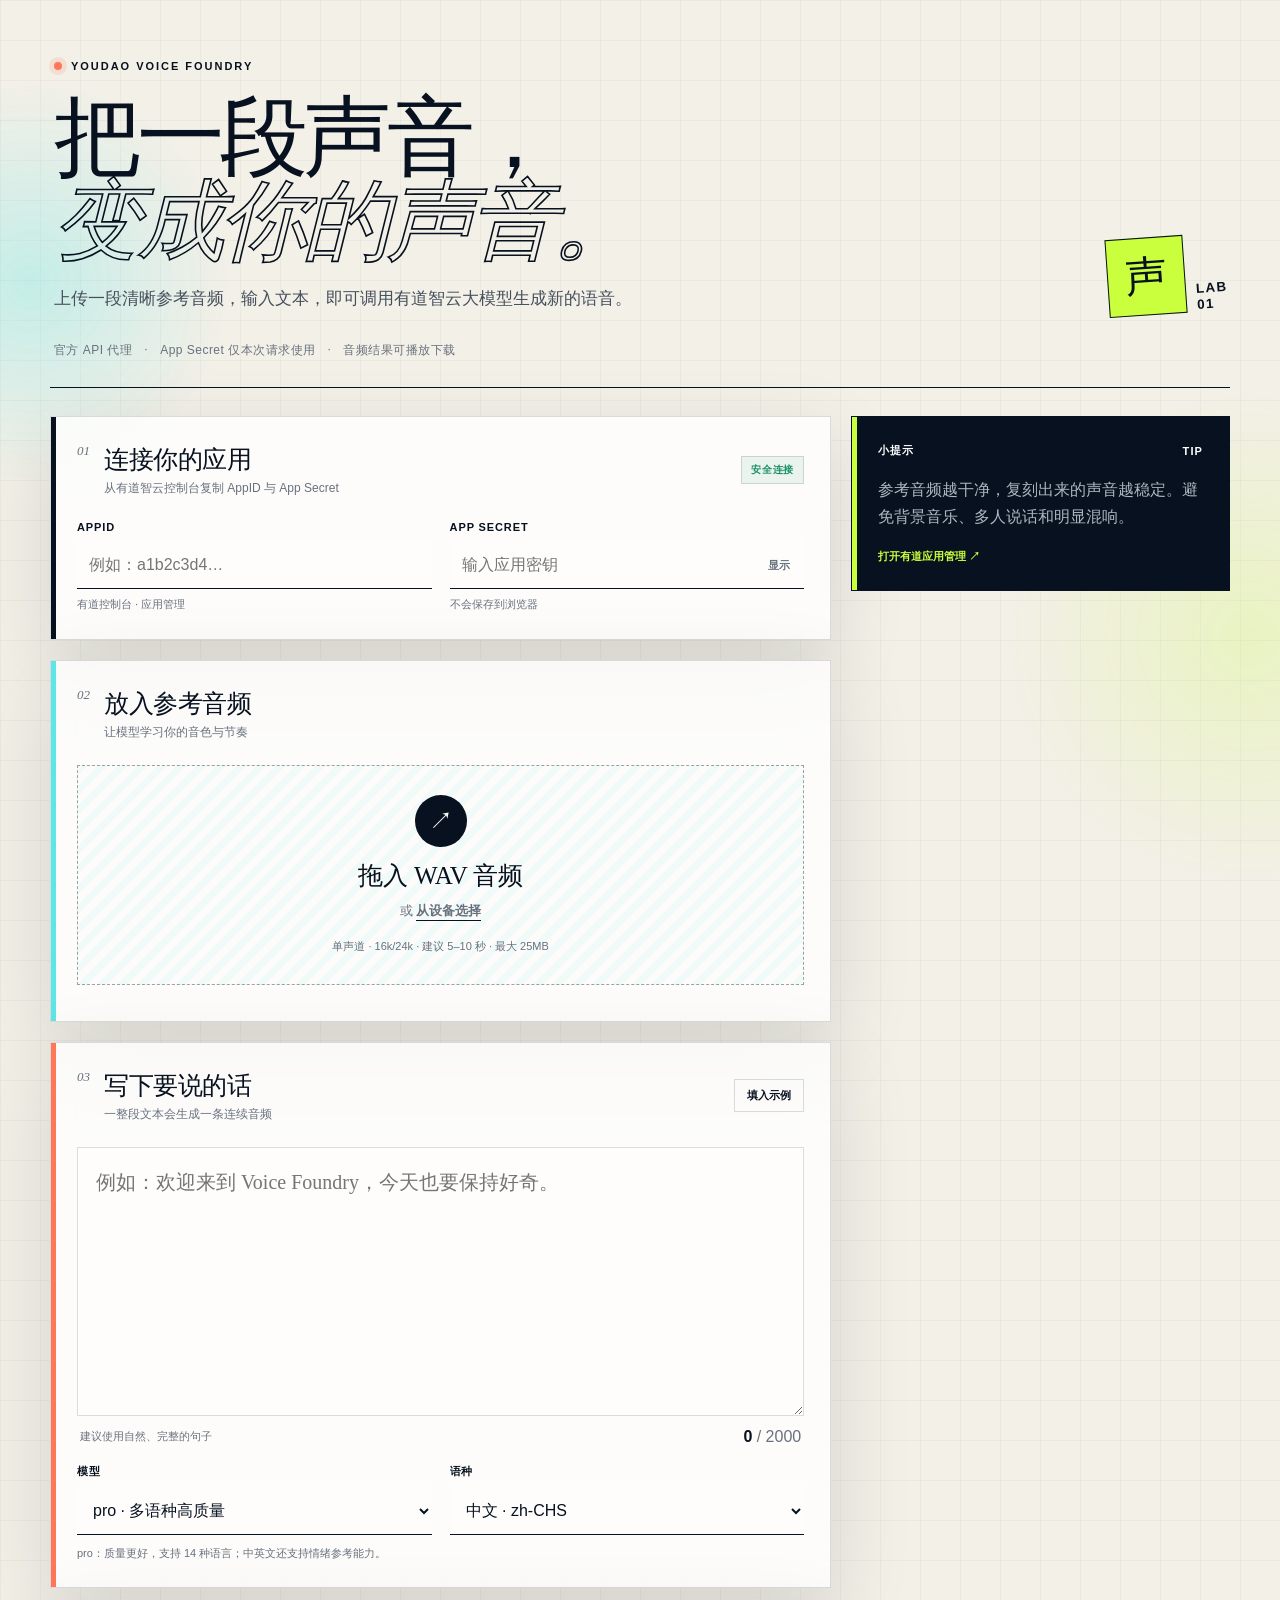
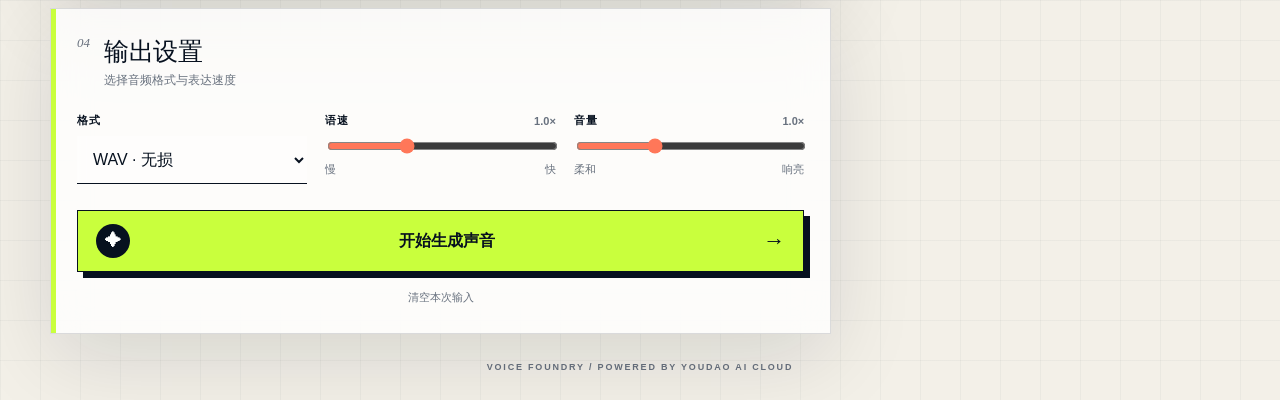
==== docs/index.html @ 88dd7b65 "feat: rebuild youdao voice clone workspace" ====
<!doctype html>
<html lang="zh-CN">
<head>
  <meta charset="UTF-8">
  <meta name="viewport" content="width=device-width, initial-scale=1">
  <meta name="theme-color" content="#07111f">
  <title>Voice Foundry · 有道声音复刻</title>
  <link rel="stylesheet" href="styles.css">
</head>
<body>
  <div class="ambient ambient-one"></div>
  <div class="ambient ambient-two"></div>
  <main class="shell">
    <header class="masthead">
      <div class="eyebrow"><span class="pulse"></span> YOUDAO VOICE FOUNDRY</div>
      <div class="masthead-row">
        <div>
          <h1>把一段声音，<em>变成你的声音。</em></h1>
          <p class="lede">上传一段清晰参考音频，输入文本，即可调用有道智云大模型生成新的语音。</p>
        </div>
        <div class="header-mark" aria-hidden="true"><span>声</span><small>LAB<br>01</small></div>
      </div>
      <div class="trust-line"><span>官方 API 代理</span><span>·</span><span>App Secret 仅本次请求使用</span><span>·</span><span>音频结果可播放下载</span></div>
    </header>

    <div id="message-region" aria-live="polite"></div>

    <section class="workspace-grid">
      <div class="main-column">
        <section class="panel panel-credentials">
          <div class="panel-heading"><span class="index">01</span><div><h2>连接你的应用</h2><p>从有道智云控制台复制 AppID 与 App Secret</p></div><span class="secure-pill">安全连接</span></div>
          <div class="field-grid two">
            <label class="field"><span>AppID</span><input id="appKey" type="text" autocomplete="off" placeholder="例如：a1b2c3d4…"><small>有道控制台 · 应用管理</small></label>
            <label class="field"><span>App Secret</span><div class="secret-input"><input id="appSecret" type="password" autocomplete="new-password" placeholder="输入应用密钥"><button id="toggle-secret" type="button" aria-label="显示或隐藏密钥">显示</button></div><small>不会保存到浏览器</small></label>
          </div>
        </section>

        <section class="panel panel-reference">
          <div class="panel-heading"><span class="index">02</span><div><h2>放入参考音频</h2><p>让模型学习你的音色与节奏</p></div></div>
          <div id="audio-dropzone" class="dropzone" tabindex="0" role="button" aria-label="上传参考音频">
            <div class="drop-icon">↗</div><strong>拖入 WAV 音频</strong><span>或 <button id="choose-audio" type="button" class="text-button">从设备选择</button></span>
            <input id="audioFile" type="file" accept=".wav,audio/wav" hidden>
            <small>单声道 · 16k/24k · 建议 5–10 秒 · 最大 25MB</small>
          </div>
          <div id="audio-preview" class="audio-preview hidden"><div class="audio-meta"><span class="audio-badge">WAV</span><div><strong id="audio-filename">—</strong><small id="audio-details">参考音频已就绪</small></div><button id="clear-audio" class="icon-button" type="button" aria-label="移除音频">×</button></div><audio id="reference-player" controls></audio></div>
          <p id="audio-status" class="field-note"></p>
        </section>

        <section class="panel panel-script">
          <div class="panel-heading"><span class="index">03</span><div><h2>写下要说的话</h2><p>一整段文本会生成一条连续音频</p></div><button id="sample-text" type="button" class="ghost-button">填入示例</button></div>
          <label class="field"><span class="sr-only">合成文本</span><textarea id="composeText" rows="7" maxlength="2000" placeholder="例如：欢迎来到 Voice Foundry，今天也要保持好奇。"></textarea><div class="textarea-footer"><small>建议使用自然、完整的句子</small><span><b id="char-count">0</b> / 2000</span></div></label>
          <div class="field-grid two settings-grid">
            <label class="field"><span>模型</span><select id="model-select"><option value="pro">pro · 多语种高质量</option><option value="lite">lite · 中文/英文更快</option></select></label>
            <label class="field"><span>语种</span><select id="language-select"></select></label>
          </div>
          <p id="model-hint" class="field-note"></p>
        </section>

        <section class="panel panel-output">
          <div class="panel-heading"><span class="index">04</span><div><h2>输出设置</h2><p>选择音频格式与表达速度</p></div></div>
          <div class="field-grid three">
            <label class="field"><span>格式</span><select id="format"><option value="wav">WAV · 无损</option><option value="mp3">MP3 · 轻量</option></select></label>
            <label class="field"><span>语速 <i id="speed-value">1.0×</i></span><input id="speed" type="range" min="0.5" max="2" step="0.1" value="1"><div class="range-labels"><small>慢</small><small>快</small></div></label>
            <label class="field"><span>音量 <i id="volume-value">1.0×</i></span><input id="volume" type="range" min="0.5" max="2" step="0.1" value="1"><div class="range-labels"><small>柔和</small><small>响亮</small></div></label>
          </div>
          <button id="btn-synthesize" class="primary-button" type="button"><span class="button-icon">✦</span><span>开始生成声音</span><span class="button-arrow">→</span></button>
          <button id="reset-form" class="reset-button" type="button">清空本次输入</button>
        </section>
      </div>

      <aside class="side-column">
        <section id="progress-card" class="panel progress-panel hidden" aria-live="polite">
          <div class="side-heading"><span>实时状态</span><strong id="progress-percent">0%</strong></div>
          <div class="progress-track"><span id="progress-bar"></span></div>
          <ol id="progress-steps" class="progress-list">
            <li data-stage="received"><span>01</span><div><b>任务已接收</b><small>等待处理</small></div></li>
            <li data-stage="cloning"><span>02</span><div><b>复刻参考音色</b><small>建立你的 voiceId</small></div></li>
            <li data-stage="clone_complete"><span>03</span><div><b>音色准备完成</b><small>开始提交文本</small></div></li>
            <li data-stage="synthesizing"><span>04</span><div><b>生成音频</b><small>等待有道返回结果</small></div></li>
            <li data-stage="completed"><span>05</span><div><b>可以试听</b><small>播放或下载文件</small></div></li>
          </ol>
          <p id="progress-message" class="progress-message">准备开始</p>
        </section>

        <section id="results-card" class="panel results-panel hidden">
          <div class="side-heading"><span>生成结果</span><span class="result-dot">● 已完成</span></div>
          <div id="result-meta" class="result-meta"></div>
          <div id="results-list" class="results-list"></div>
        </section>

        <section class="panel guide-panel"><div class="side-heading"><span>小提示</span><span>TIP</span></div><p>参考音频越干净，复刻出来的声音越稳定。避免背景音乐、多人说话和明显混响。</p><a href="https://ai.youdao.com/appmgr.s" target="_blank" rel="noreferrer">打开有道应用管理 ↗</a></section>
      </aside>
    </section>
    <footer>VOICE FOUNDRY / POWERED BY YOUDAO AI CLOUD</footer>
  </main>
  <script src="transport.js?v=20260909-1"></script>
  <script src="app.js?v=20260909-1"></script>
</body>
</html>
---- docs/styles.css ----
:root {
  --ink: #07111f;
  --paper: #f3f0e8;
  --panel: rgba(255,255,255,.78);
  --line: rgba(7,17,31,.14);
  --muted: #68717e;
  --acid: #c9ff3d;
  --cyan: #5be7e7;
  --orange: #ff7759;
  --success: #1b8f65;
  --danger: #c43e3e;
  --shadow: 0 24px 80px rgba(7,17,31,.12);
}

* { box-sizing: border-box; }
html { scroll-behavior: smooth; }
body {
  min-height: 100vh;
  margin: 0;
  color: var(--ink);
  background:
    linear-gradient(rgba(7,17,31,.035) 1px, transparent 1px),
    linear-gradient(90deg, rgba(7,17,31,.035) 1px, transparent 1px),
    var(--paper);
  background-size: 40px 40px;
  font-family: "Avenir Next", "PingFang SC", "Microsoft YaHei", sans-serif;
  overflow-x: hidden;
}
button, input, textarea, select { font: inherit; }
button { color: inherit; }
.ambient { position: fixed; z-index: -1; border-radius: 50%; filter: blur(2px); opacity: .8; }
.ambient-one { width: 420px; height: 420px; left: -180px; top: 8%; background: radial-gradient(circle, rgba(91,231,231,.38), transparent 68%); }
.ambient-two { width: 520px; height: 520px; right: -230px; top: 42%; background: radial-gradient(circle, rgba(201,255,61,.28), transparent 68%); }
.shell { width: min(1180px, calc(100% - 36px)); margin: 0 auto; padding: 42px 0 24px; }
.masthead { margin-bottom: 28px; padding: 18px 4px 28px; border-bottom: 1px solid var(--ink); }
.eyebrow { display: flex; align-items: center; gap: 9px; font-size: 11px; font-weight: 800; letter-spacing: .18em; }
.pulse { width: 8px; height: 8px; border-radius: 50%; background: var(--orange); box-shadow: 0 0 0 5px rgba(255,119,89,.15); animation: pulse 1.8s infinite; }
@keyframes pulse { 50% { box-shadow: 0 0 0 9px rgba(255,119,89,0); } }
.masthead-row { display: grid; grid-template-columns: 1fr auto; align-items: end; gap: 30px; margin-top: 24px; }
h1 { max-width: 840px; margin: 0; font-family: Georgia, "Songti SC", serif; font-size: clamp(44px, 7vw, 88px); font-weight: 500; line-height: .95; letter-spacing: -.055em; }
h1 em { display: block; color: transparent; -webkit-text-stroke: 1.6px var(--ink); font-style: italic; }
.lede { max-width: 660px; margin: 22px 0 0; color: #46505d; font-size: 17px; line-height: 1.7; }
.header-mark { display: grid; grid-template-columns: auto auto; align-items: end; gap: 10px; transform: rotate(-4deg); }
.header-mark > span { display: grid; place-items: center; width: 78px; height: 78px; border: 1px solid var(--ink); background: var(--acid); font-family: "Songti SC", serif; font-size: 42px; }
.header-mark small { font-weight: 800; line-height: 1.15; letter-spacing: .1em; }
.trust-line { display: flex; flex-wrap: wrap; gap: 12px; margin-top: 28px; color: var(--muted); font-size: 12px; letter-spacing: .04em; }
.workspace-grid { display: grid; grid-template-columns: minmax(0, 1.65fr) minmax(300px, .8fr); gap: 20px; align-items: start; }
.main-column, .side-column { display: grid; gap: 20px; }
.side-column { position: sticky; top: 18px; }
.panel { position: relative; padding: 26px; overflow: hidden; border: 1px solid var(--line); background: var(--panel); box-shadow: var(--shadow); backdrop-filter: blur(18px); }
.panel::before { content: ""; position: absolute; left: 0; top: 0; width: 5px; height: 100%; background: var(--ink); }
.panel-reference::before { background: var(--cyan); }
.panel-script::before { background: var(--orange); }
.panel-output::before { background: var(--acid); }
.panel-heading { display: flex; align-items: center; gap: 14px; margin-bottom: 24px; }
.panel-heading .index { align-self: flex-start; color: var(--muted); font-family: Georgia, serif; font-size: 13px; font-style: italic; }
.panel-heading > div { flex: 1; }
.panel-heading h2 { margin: 0 0 4px; font-family: Georgia, "Songti SC", serif; font-size: 25px; font-weight: 500; letter-spacing: -.02em; }
.panel-heading p { margin: 0; color: var(--muted); font-size: 12px; }
.secure-pill { border: 1px solid var(--line); padding: 6px 9px; color: var(--success); background: rgba(27,143,101,.08); font-size: 10px; font-weight: 800; letter-spacing: .08em; }
.field-grid { display: grid; gap: 18px; }
.field-grid.two { grid-template-columns: repeat(2, minmax(0, 1fr)); }
.field-grid.three { grid-template-columns: repeat(3, minmax(0, 1fr)); }
.settings-grid { margin-top: 18px; }
.field { display: block; min-width: 0; }
.field > span { display: flex; justify-content: space-between; align-items: center; margin-bottom: 8px; font-size: 11px; font-weight: 800; letter-spacing: .08em; text-transform: uppercase; }
.field i { color: var(--muted); font-style: normal; font-weight: 600; letter-spacing: 0; }
.field small, .field-note { color: var(--muted); font-size: 11px; line-height: 1.5; }
.field > small { display: block; margin-top: 7px; }
input[type="text"], input[type="password"], textarea, select {
  width: 100%;
  border: 0;
  border-bottom: 1px solid var(--ink);
  border-radius: 0;
  outline: 0;
  color: var(--ink);
  background: rgba(255,255,255,.42);
  transition: background .2s, border-color .2s;
}
input[type="text"], input[type="password"], select { height: 48px; padding: 0 12px; }
textarea { min-height: 174px; padding: 18px; border: 1px solid var(--line); resize: vertical; font-family: Georgia, "Songti SC", serif; font-size: 20px; line-height: 1.65; }
input:focus, textarea:focus, select:focus { background: #fff; border-color: var(--orange); box-shadow: 0 2px 0 var(--orange); }
.secret-input { position: relative; }
.secret-input input { padding-right: 58px; }
.secret-input button { position: absolute; right: 8px; top: 9px; height: 30px; border: 0; background: transparent; color: var(--muted); font-size: 11px; font-weight: 700; cursor: pointer; }
.dropzone { display: grid; place-items: center; min-height: 220px; padding: 28px; border: 1px dashed rgba(7,17,31,.38); background: repeating-linear-gradient(135deg, rgba(91,231,231,.08), rgba(91,231,231,.08) 7px, transparent 7px, transparent 14px); text-align: center; cursor: pointer; transition: transform .2s, background .2s, border-color .2s; }
.dropzone:hover, .dropzone.dragover { transform: translateY(-2px); border-color: var(--ink); background-color: rgba(91,231,231,.14); }
.dropzone .drop-icon { display: grid; place-items: center; width: 52px; height: 52px; margin-bottom: 8px; border-radius: 50%; color: #fff; background: var(--ink); font-size: 24px; }
.dropzone strong { font-family: Georgia, "Songti SC", serif; font-size: 25px; font-weight: 500; }
.dropzone > span { margin: 6px 0 14px; color: var(--muted); font-size: 13px; }
.dropzone > small { color: var(--muted); font-size: 11px; }
.text-button, .ghost-button, .icon-button, .reset-button { border: 0; background: transparent; cursor: pointer; }
.text-button { padding: 0; border-bottom: 1px solid var(--ink); font-weight: 700; }
.ghost-button { border: 1px solid var(--line); padding: 8px 12px; font-size: 11px; font-weight: 800; }
.audio-preview { padding: 17px; border: 1px solid var(--line); background: rgba(91,231,231,.08); }
.audio-meta { display: flex; align-items: center; gap: 12px; }
.audio-meta > div { flex: 1; min-width: 0; }
.audio-meta strong, .audio-meta small { display: block; overflow: hidden; text-overflow: ellipsis; white-space: nowrap; }
.audio-meta small { margin-top: 4px; color: var(--muted); font-size: 11px; }
.audio-badge { padding: 9px; background: var(--cyan); font-size: 10px; font-weight: 900; }
.icon-button { width: 34px; height: 34px; font-size: 22px; }
.audio-preview audio { width: 100%; height: 38px; margin-top: 14px; }
.textarea-footer { display: flex; justify-content: space-between; padding: 8px 3px 0; color: var(--muted); }
.textarea-footer b { color: var(--ink); }
.range-labels { display: flex; justify-content: space-between; margin-top: 3px; }
input[type="range"] { width: 100%; accent-color: var(--orange); }
.primary-button { display: grid; grid-template-columns: auto 1fr auto; align-items: center; gap: 14px; width: 100%; min-height: 62px; margin-top: 26px; padding: 10px 18px; border: 1px solid var(--ink); color: var(--ink); background: var(--acid); font-weight: 900; cursor: pointer; box-shadow: 6px 6px 0 var(--ink); transition: transform .16s, box-shadow .16s; }
.primary-button:hover { transform: translate(2px,2px); box-shadow: 4px 4px 0 var(--ink); }
.primary-button:disabled { opacity: .56; cursor: wait; }
.button-icon { display: grid; place-items: center; width: 34px; height: 34px; border-radius: 50%; color: #fff; background: var(--ink); }
.button-arrow { font-size: 22px; }
.reset-button { display: block; margin: 17px auto 0; color: var(--muted); border-bottom: 1px solid transparent; font-size: 11px; }
.reset-button:hover { border-color: var(--muted); }
.side-heading { display: flex; align-items: center; justify-content: space-between; margin-bottom: 18px; font-size: 11px; font-weight: 900; letter-spacing: .1em; text-transform: uppercase; }
.progress-panel::before { background: var(--orange); }
.progress-track { height: 5px; background: rgba(7,17,31,.1); }
.progress-track span { display: block; width: 0; height: 100%; background: var(--orange); transition: width .4s ease; }
.progress-list { display: grid; gap: 4px; margin: 20px 0; padding: 0; list-style: none; }
.progress-list li { display: grid; grid-template-columns: 34px 1fr; align-items: center; gap: 10px; padding: 10px 0; border-bottom: 1px solid var(--line); opacity: .36; transition: opacity .25s, transform .25s; }
.progress-list li > span { font-family: Georgia, serif; font-size: 12px; }
.progress-list b, .progress-list small { display: block; }
.progress-list b { font-size: 13px; }
.progress-list small { margin-top: 3px; color: var(--muted); font-size: 10px; }
.progress-list li.active { opacity: 1; transform: translateX(4px); }
.progress-list li.done { opacity: .72; }
.progress-list li.done > span { color: var(--success); }
.progress-list li.failed { color: var(--danger); opacity: 1; }
.progress-message { margin: 0; padding: 11px; background: rgba(255,119,89,.09); color: #704032; font-size: 11px; line-height: 1.5; }
.results-panel::before { background: var(--success); }
.result-dot { color: var(--success); font-size: 10px; letter-spacing: 0; }
.result-meta { display: grid; gap: 8px; margin-bottom: 16px; }
.meta-row { display: grid; grid-template-columns: 62px minmax(0,1fr) auto; align-items: center; gap: 8px; padding: 8px 10px; background: rgba(7,17,31,.045); font-size: 10px; }
.meta-row span { color: var(--muted); }
.meta-row code { overflow: hidden; text-overflow: ellipsis; white-space: nowrap; }
.copy-button { border: 0; background: transparent; color: var(--success); font-size: 10px; font-weight: 800; cursor: pointer; }
.results-list { display: grid; gap: 12px; }
.result-item { padding: 14px; border: 1px solid var(--line); background: #fff; }
.result-kicker { display: flex; align-items: center; justify-content: space-between; margin-bottom: 10px; font-size: 10px; font-weight: 800; }
.result-kicker span:last-child { color: var(--success); }
.result-item p { margin: 0 0 12px; color: var(--muted); font-family: Georgia, "Songti SC", serif; font-size: 13px; line-height: 1.5; }
.result-item audio { width: 100%; height: 38px; }
.download-button { display: flex; justify-content: center; margin-top: 10px; padding: 10px; border: 1px solid var(--ink); color: var(--ink); text-decoration: none; font-size: 11px; font-weight: 900; }
.guide-panel { background: var(--ink); color: #fff; box-shadow: none; }
.guide-panel::before { background: var(--acid); }
.guide-panel p { color: #aeb7c1; font-family: Georgia, "Songti SC", serif; font-size: 16px; line-height: 1.7; }
.guide-panel a { color: var(--acid); font-size: 11px; font-weight: 800; text-decoration: none; }
.message { margin-bottom: 18px; padding: 13px 16px; border-left: 4px solid; background: #fff; box-shadow: 0 10px 30px rgba(7,17,31,.08); font-size: 13px; }
.message.error { border-color: var(--danger); color: var(--danger); }
.message.success { border-color: var(--success); color: var(--success); }
.field-note { margin: 10px 0 0; }
.field-note.error { color: var(--danger); }
.field-note.success { color: var(--success); }
.hidden { display: none !important; }
.sr-only { position: absolute !important; width: 1px; height: 1px; overflow: hidden; clip: rect(0,0,0,0); white-space: nowrap; }
footer { padding: 28px 0 4px; color: var(--muted); font-size: 9px; font-weight: 800; letter-spacing: .2em; text-align: center; }

@media (max-width: 900px) {
  .workspace-grid { grid-template-columns: 1fr; }
  .side-column { position: static; }
  .field-grid.three { grid-template-columns: 1fr; }
  .header-mark { display: none; }
}
@media (max-width: 620px) {
  .shell { width: min(100% - 22px, 1180px); padding-top: 22px; }
  .masthead { padding-top: 8px; }
  h1 { font-size: 44px; }
  .lede { font-size: 14px; }
  .panel { padding: 20px; }
  .field-grid.two { grid-template-columns: 1fr; }
  .panel-heading { align-items: flex-start; }
  .secure-pill, .ghost-button { margin-left: auto; }
  .trust-line span:nth-child(even) { display: none; }
}
@media (prefers-reduced-motion: reduce) {
  *, *::before, *::after { scroll-behavior: auto !important; animation: none !important; transition: none !important; }
}
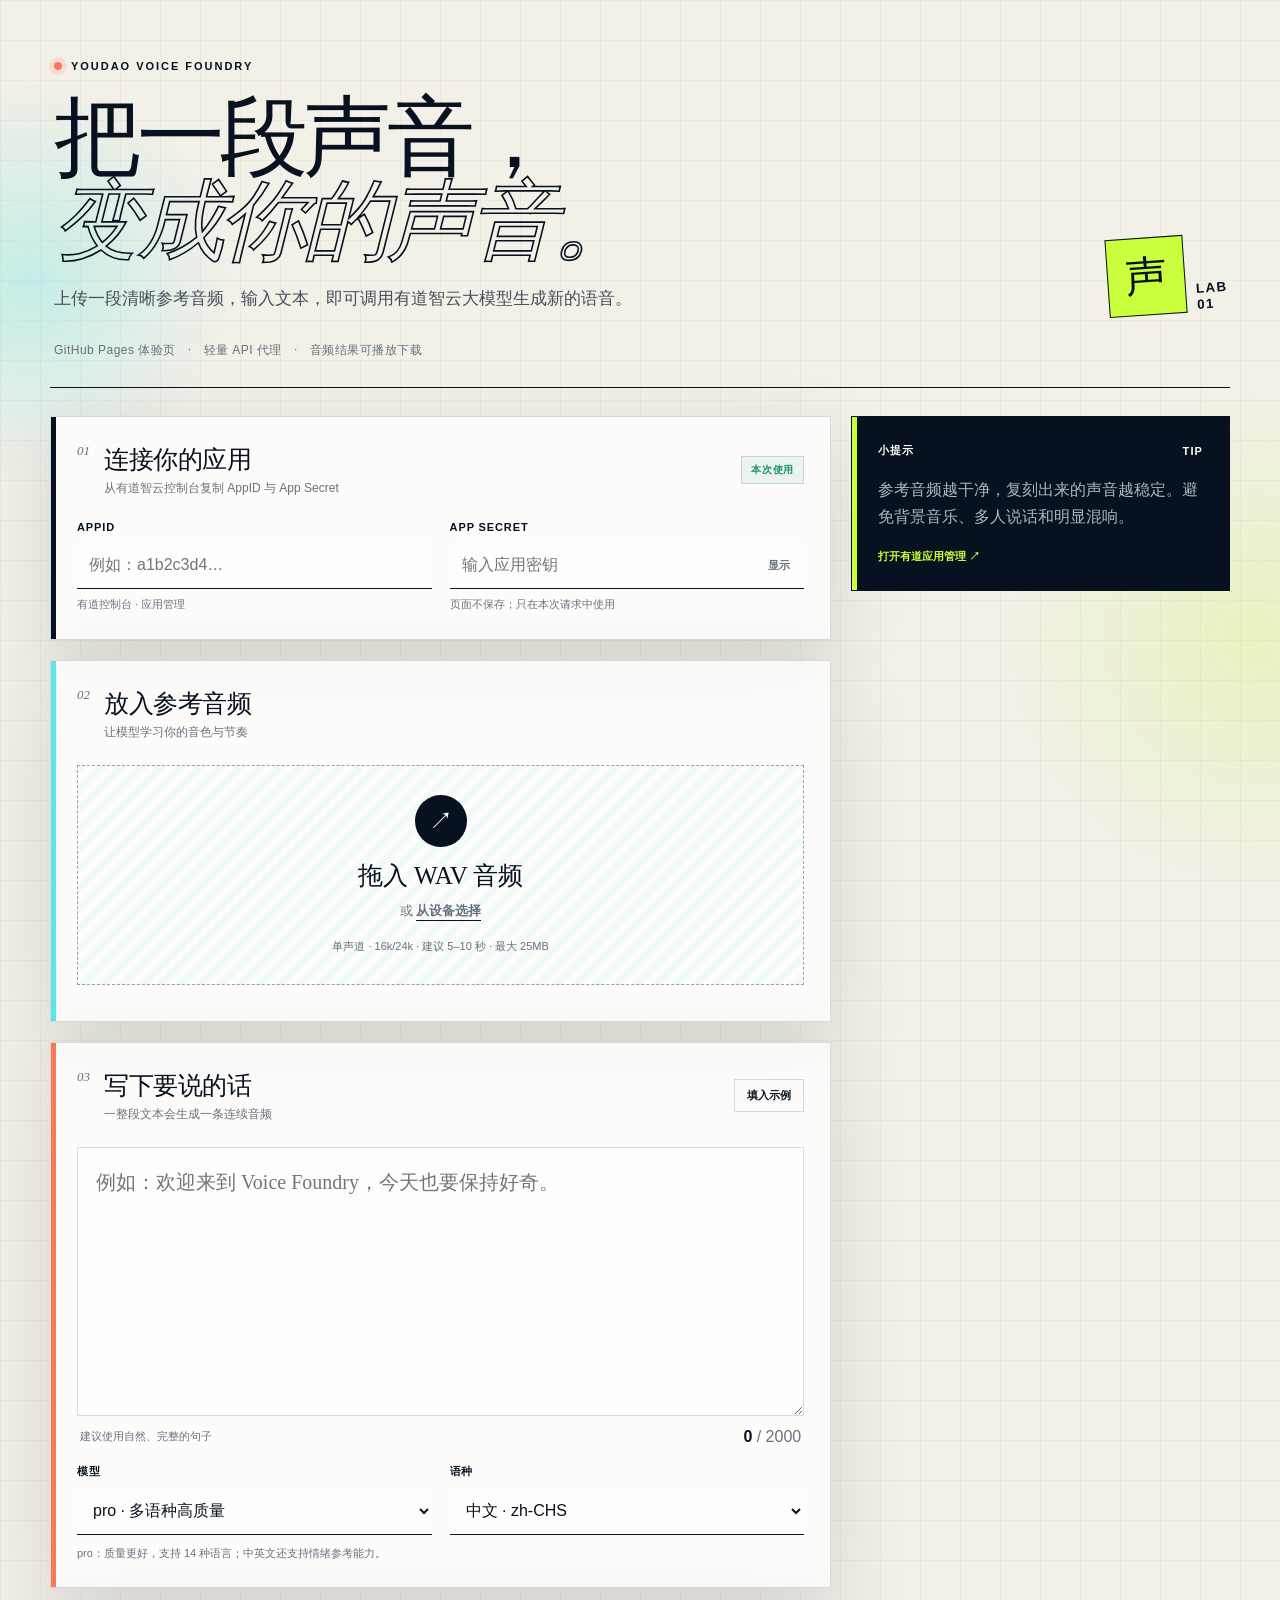
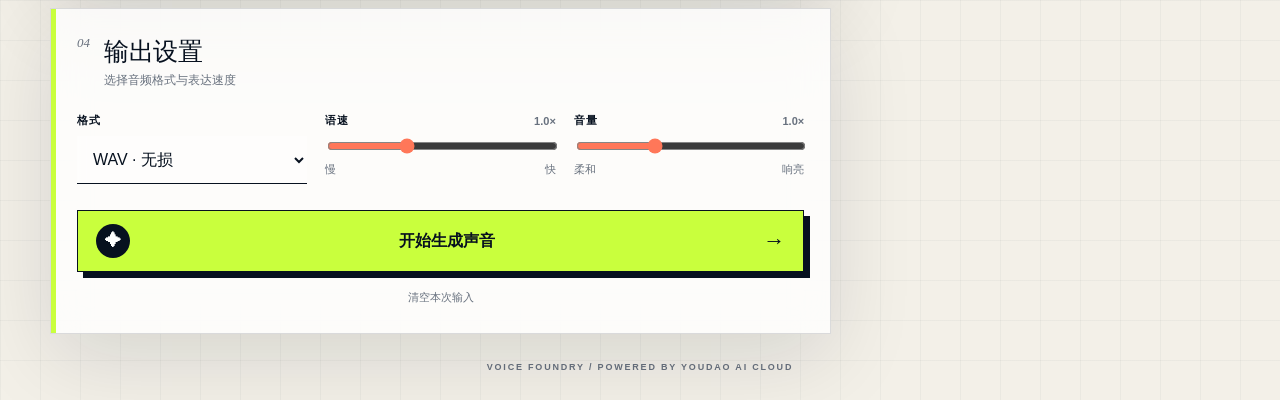
==== commit bc3bbd0d: "simplify GitHub Pages voice clone flow" ====
--- a/docs/index.html
+++ b/docs/index.html
@@ -20,7 +20,7 @@
         </div>
         <div class="header-mark" aria-hidden="true"><span>声</span><small>LAB<br>01</small></div>
       </div>
-      <div class="trust-line"><span>官方 API 代理</span><span>·</span><span>App Secret 仅本次请求使用</span><span>·</span><span>音频结果可播放下载</span></div>
+      <div class="trust-line"><span>GitHub Pages 体验页</span><span>·</span><span>轻量 API 代理</span><span>·</span><span>音频结果可播放下载</span></div>
     </header>
 
     <div id="message-region" aria-live="polite"></div>
@@ -28,10 +28,10 @@
     <section class="workspace-grid">
       <div class="main-column">
         <section class="panel panel-credentials">
-          <div class="panel-heading"><span class="index">01</span><div><h2>连接你的应用</h2><p>从有道智云控制台复制 AppID 与 App Secret</p></div><span class="secure-pill">安全连接</span></div>
+          <div class="panel-heading"><span class="index">01</span><div><h2>连接你的应用</h2><p>从有道智云控制台复制 AppID 与 App Secret</p></div><span class="secure-pill">本次使用</span></div>
           <div class="field-grid two">
             <label class="field"><span>AppID</span><input id="appKey" type="text" autocomplete="off" placeholder="例如：a1b2c3d4…"><small>有道控制台 · 应用管理</small></label>
-            <label class="field"><span>App Secret</span><div class="secret-input"><input id="appSecret" type="password" autocomplete="new-password" placeholder="输入应用密钥"><button id="toggle-secret" type="button" aria-label="显示或隐藏密钥">显示</button></div><small>不会保存到浏览器</small></label>
+            <label class="field"><span>App Secret</span><div class="secret-input"><input id="appSecret" type="password" autocomplete="new-password" placeholder="输入应用密钥"><button id="toggle-secret" type="button" aria-label="显示或隐藏密钥">显示</button></div><small>页面不保存；只在本次请求中使用</small></label>
           </div>
         </section>
 
@@ -93,7 +93,7 @@
     </section>
     <footer>VOICE FOUNDRY / POWERED BY YOUDAO AI CLOUD</footer>
   </main>
-  <script src="transport.js?v=20260909-1"></script>
-  <script src="app.js?v=20260909-1"></script>
+  <script src="transport.js?v=20260910-2"></script>
+  <script src="app.js?v=20260910-2"></script>
 </body>
 </html>
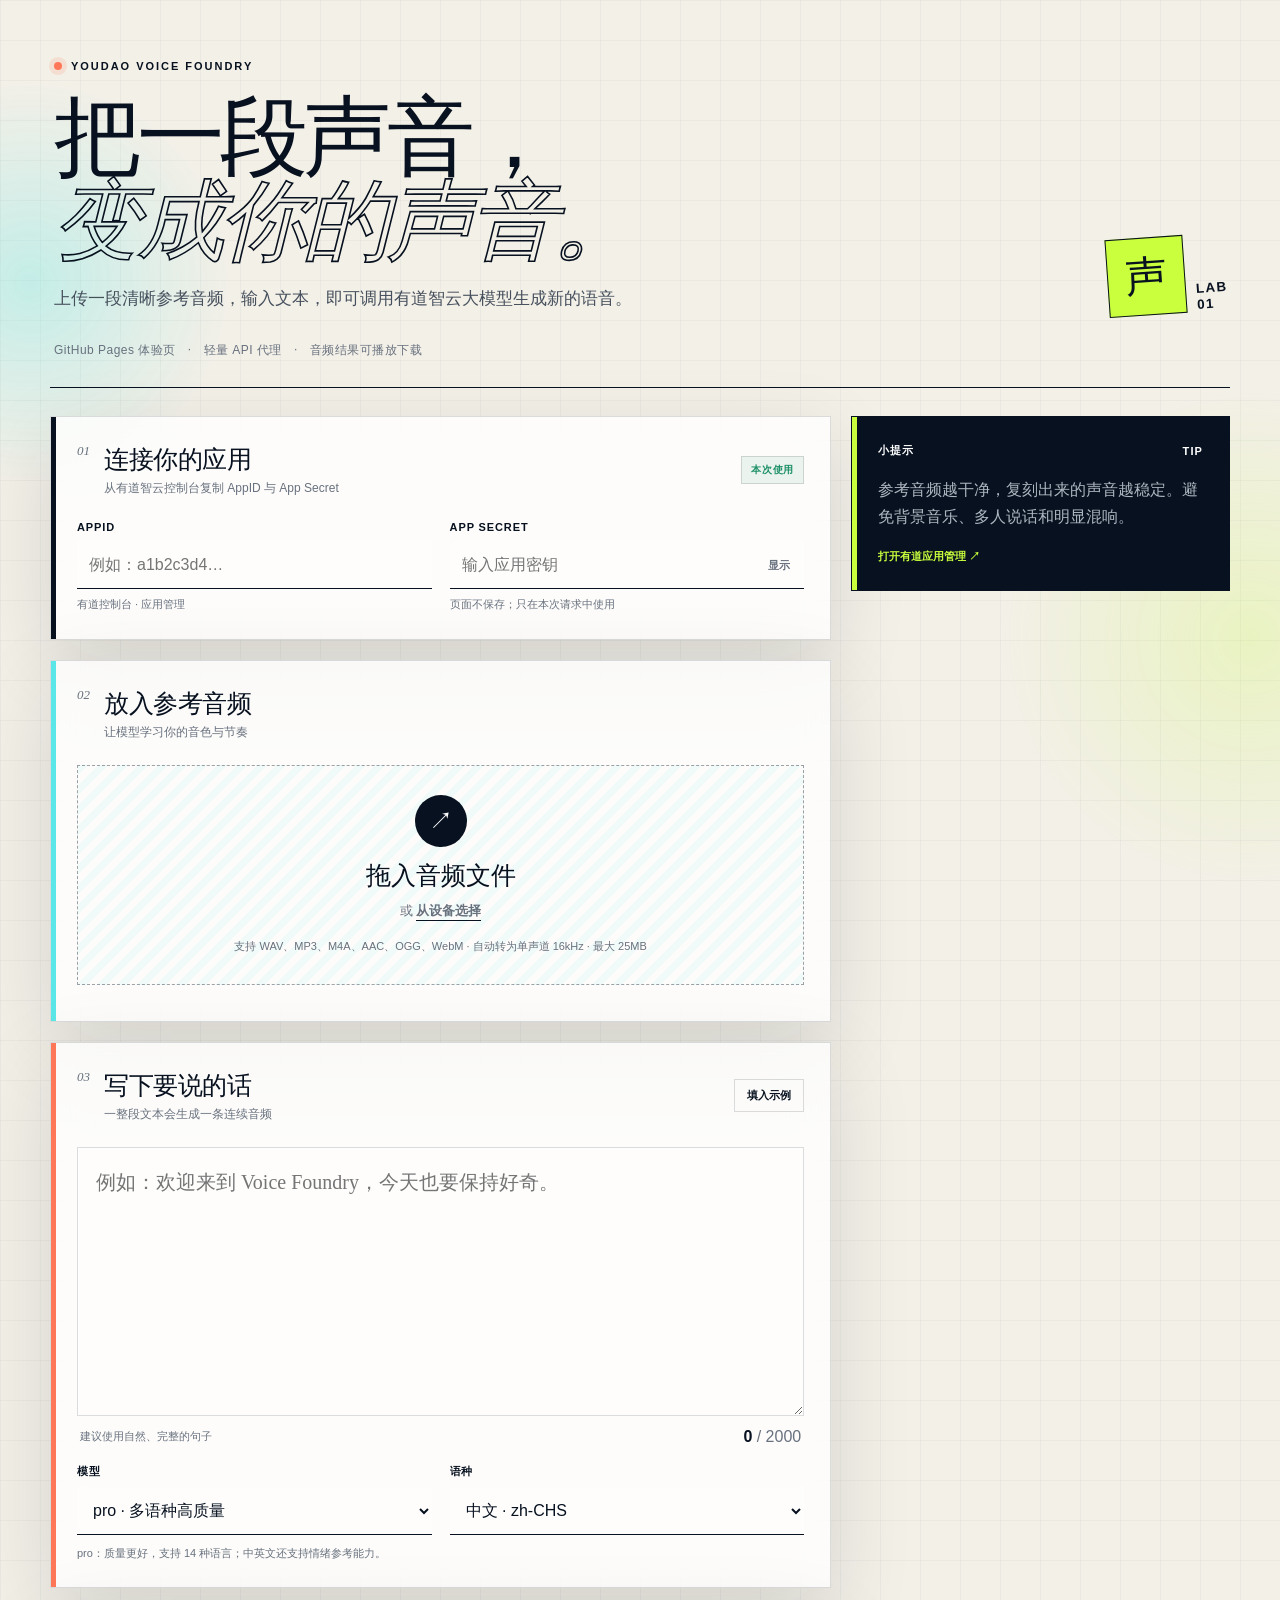
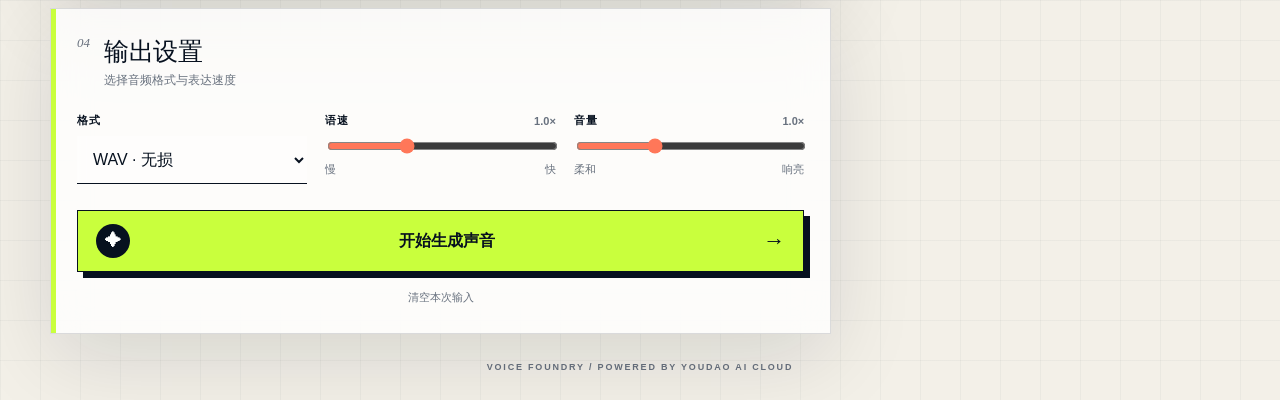
==== commit 8b9e1610: "normalize common reference audio formats" ====
--- a/docs/index.html
+++ b/docs/index.html
@@ -38,11 +38,11 @@
         <section class="panel panel-reference">
           <div class="panel-heading"><span class="index">02</span><div><h2>放入参考音频</h2><p>让模型学习你的音色与节奏</p></div></div>
           <div id="audio-dropzone" class="dropzone" tabindex="0" role="button" aria-label="上传参考音频">
-            <div class="drop-icon">↗</div><strong>拖入 WAV 音频</strong><span>或 <button id="choose-audio" type="button" class="text-button">从设备选择</button></span>
-            <input id="audioFile" type="file" accept=".wav,audio/wav" hidden>
-            <small>单声道 · 16k/24k · 建议 5–10 秒 · 最大 25MB</small>
+            <div class="drop-icon">↗</div><strong>拖入音频文件</strong><span>或 <button id="choose-audio" type="button" class="text-button">从设备选择</button></span>
+            <input id="audioFile" type="file" accept="audio/*,.wav,.mp3,.m4a,.aac,.ogg,.oga,.webm,.flac" hidden>
+            <small>支持 WAV、MP3、M4A、AAC、OGG、WebM · 自动转为单声道 16kHz · 最大 25MB</small>
           </div>
-          <div id="audio-preview" class="audio-preview hidden"><div class="audio-meta"><span class="audio-badge">WAV</span><div><strong id="audio-filename">—</strong><small id="audio-details">参考音频已就绪</small></div><button id="clear-audio" class="icon-button" type="button" aria-label="移除音频">×</button></div><audio id="reference-player" controls></audio></div>
+          <div id="audio-preview" class="audio-preview hidden"><div class="audio-meta"><span class="audio-badge">AUDIO</span><div><strong id="audio-filename">—</strong><small id="audio-details">参考音频已就绪</small></div><button id="clear-audio" class="icon-button" type="button" aria-label="移除音频">×</button></div><audio id="reference-player" controls></audio></div>
           <p id="audio-status" class="field-note"></p>
         </section>
 
@@ -93,7 +93,7 @@
     </section>
     <footer>VOICE FOUNDRY / POWERED BY YOUDAO AI CLOUD</footer>
   </main>
-  <script src="transport.js?v=20260910-2"></script>
-  <script src="app.js?v=20260910-2"></script>
+  <script src="transport.js?v=20260910-3"></script>
+  <script src="app.js?v=20260910-3"></script>
 </body>
 </html>
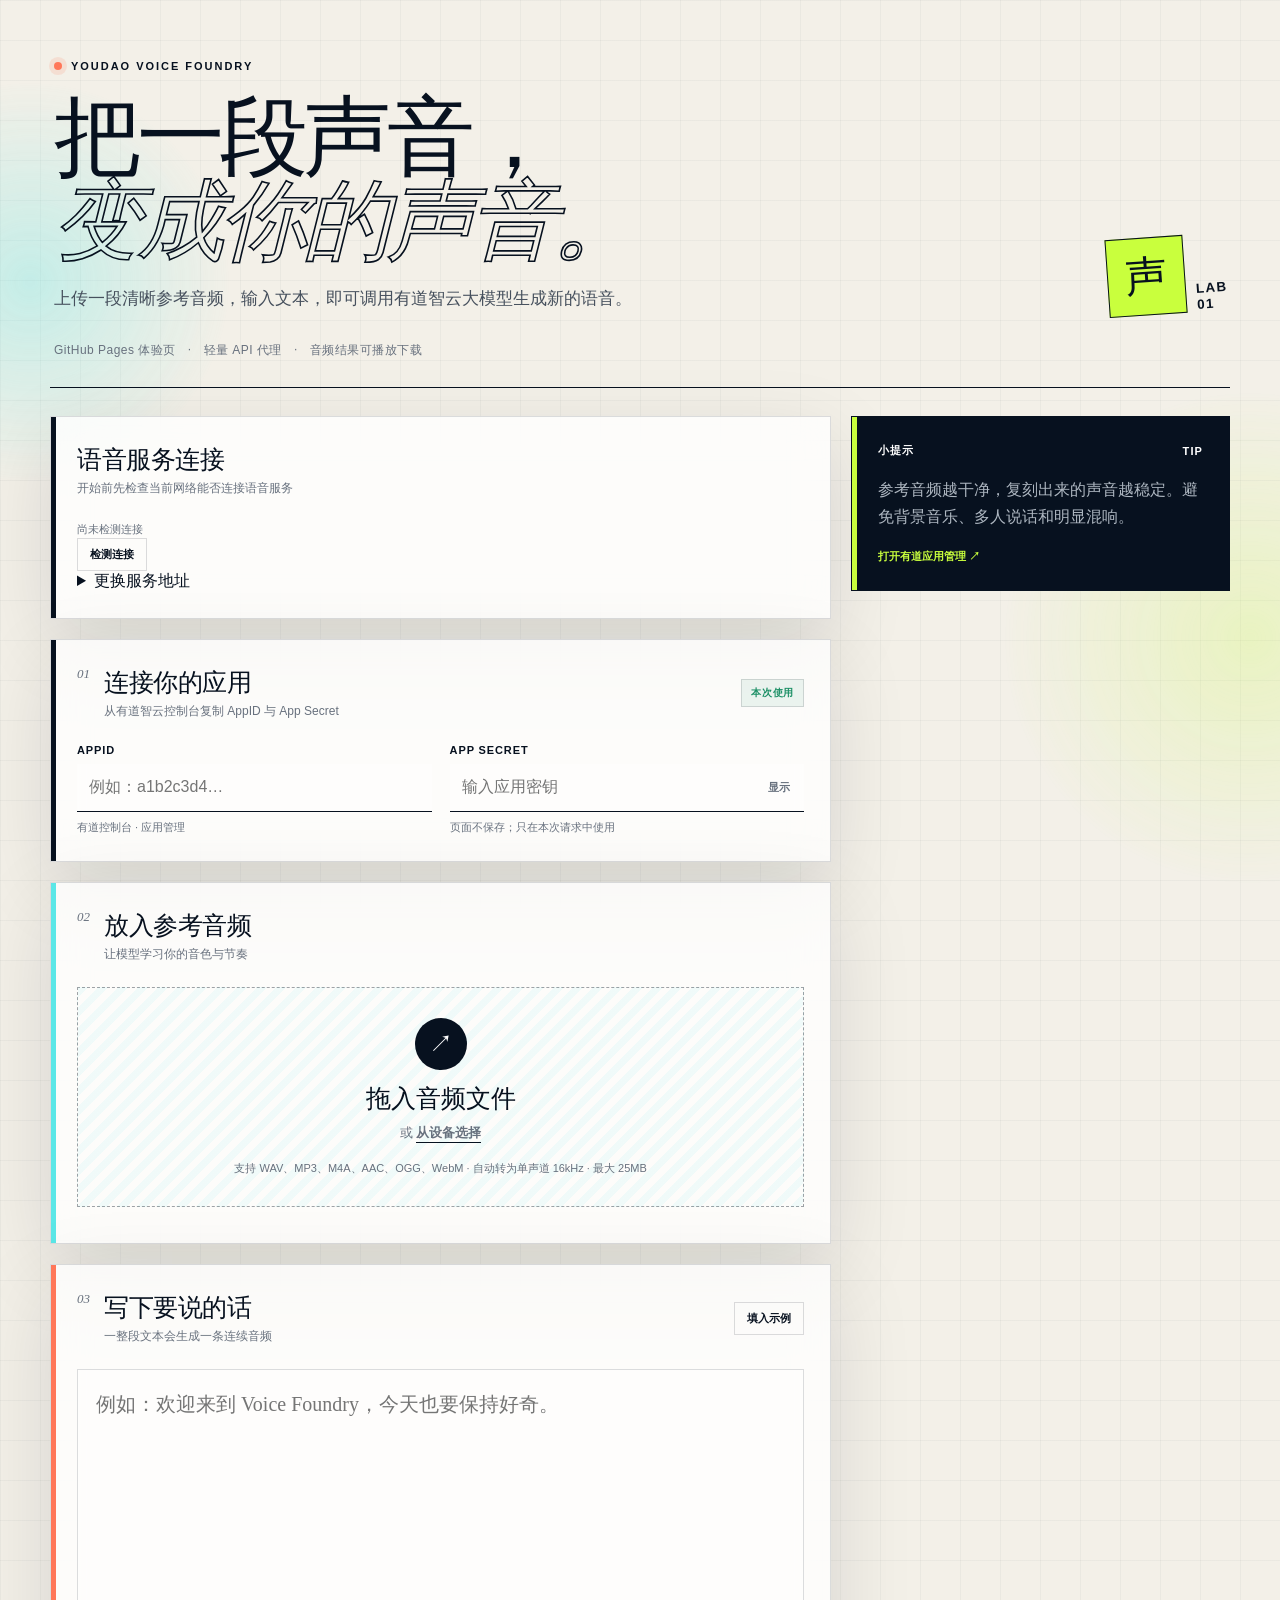
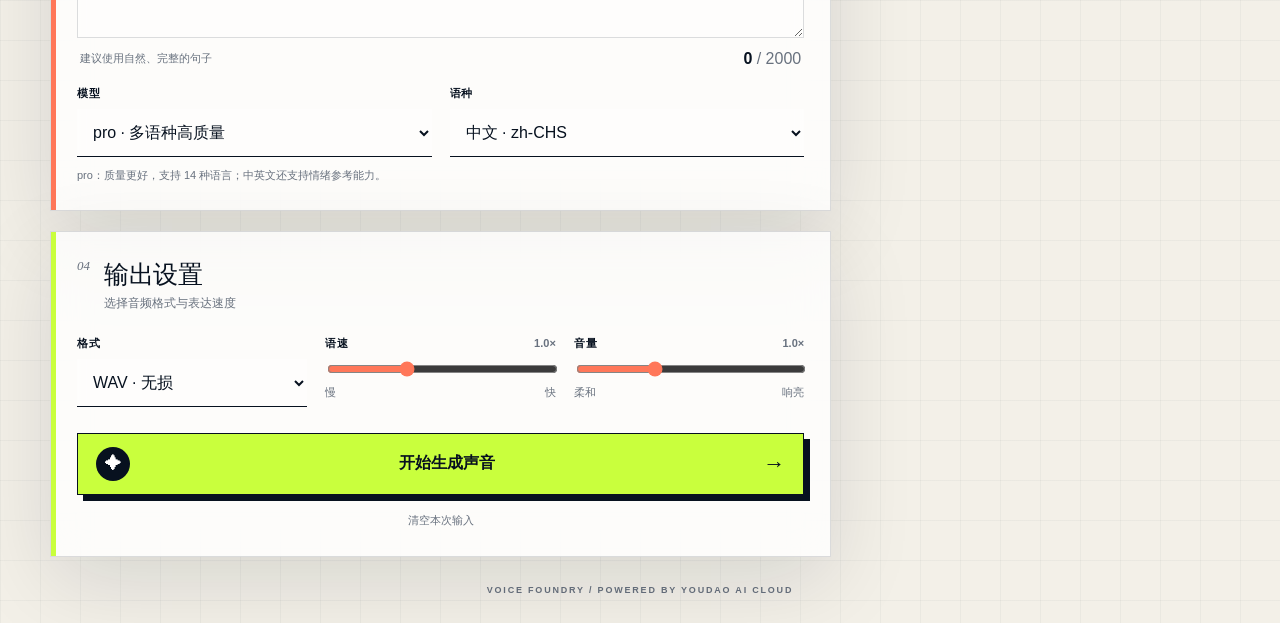
==== commit a6d6461b: "Diagnose unreachable gateway and support alternate HTTPS backend deployments" ====
--- a/docs/index.html
+++ b/docs/index.html
@@ -27,6 +27,17 @@
 
     <section class="workspace-grid">
       <div class="main-column">
+        <section class="panel panel-connection">
+          <div class="panel-heading"><div><h2>语音服务连接</h2><p>开始前先检查当前网络能否连接语音服务</p></div></div>
+          <p id="connection-status" class="field-note" role="status">尚未检测连接</p>
+          <button id="test-connection" class="ghost-button" type="button">检测连接</button>
+          <details><summary>更换服务地址</summary>
+            <label class="field"><span>HTTPS 服务地址</span><input id="backend-url" type="url" autocomplete="off" spellcheck="false"><small>仅使用你信任的服务：它会转发参考音频、合成文本和请求签名。App Secret 不会发送给代理。</small></label>
+            <button id="apply-backend" class="ghost-button" type="button">检测并使用此地址</button>
+            <button id="restore-backend" class="ghost-button" type="button">恢复默认地址</button>
+          </details>
+        </section>
+
         <section class="panel panel-credentials">
           <div class="panel-heading"><span class="index">01</span><div><h2>连接你的应用</h2><p>从有道智云控制台复制 AppID 与 App Secret</p></div><span class="secure-pill">本次使用</span></div>
           <div class="field-grid two">
@@ -73,7 +84,7 @@
           <div class="side-heading"><span>实时状态</span><strong id="progress-percent">0%</strong></div>
           <div class="progress-track"><span id="progress-bar"></span></div>
           <ol id="progress-steps" class="progress-list">
-            <li data-stage="received"><span>01</span><div><b>任务已接收</b><small>等待处理</small></div></li>
+            <li data-stage="received"><span>01</span><div><b>连接服务</b><small>检查网络连接</small></div></li>
             <li data-stage="cloning"><span>02</span><div><b>复刻参考音色</b><small>建立你的 voiceId</small></div></li>
             <li data-stage="clone_complete"><span>03</span><div><b>音色准备完成</b><small>开始提交文本</small></div></li>
             <li data-stage="synthesizing"><span>04</span><div><b>生成音频</b><small>等待有道返回结果</small></div></li>
@@ -93,7 +104,7 @@
     </section>
     <footer>VOICE FOUNDRY / POWERED BY YOUDAO AI CLOUD</footer>
   </main>
-  <script src="transport.js?v=20260910-3"></script>
-  <script src="app.js?v=20260910-3"></script>
+  <script src="transport.js?v=20261023-1"></script>
+  <script src="app.js?v=20261023-1"></script>
 </body>
 </html>
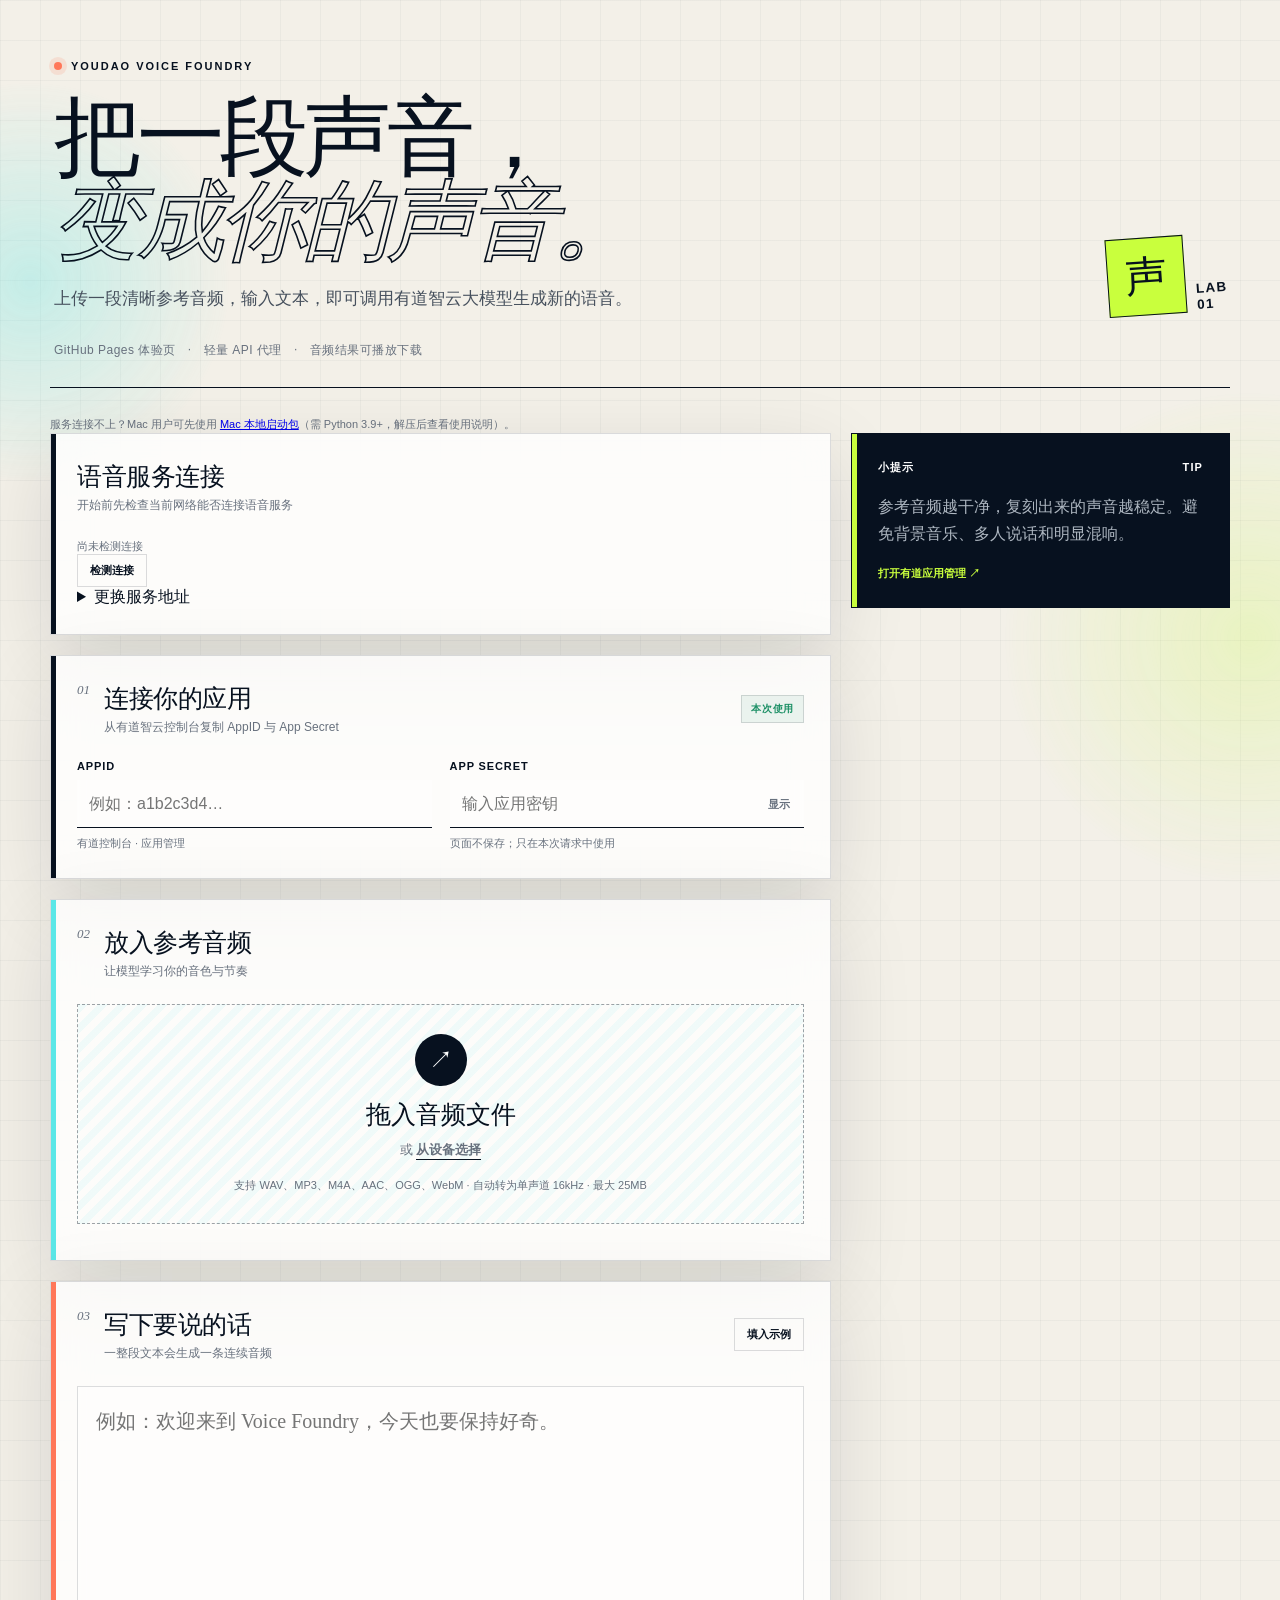
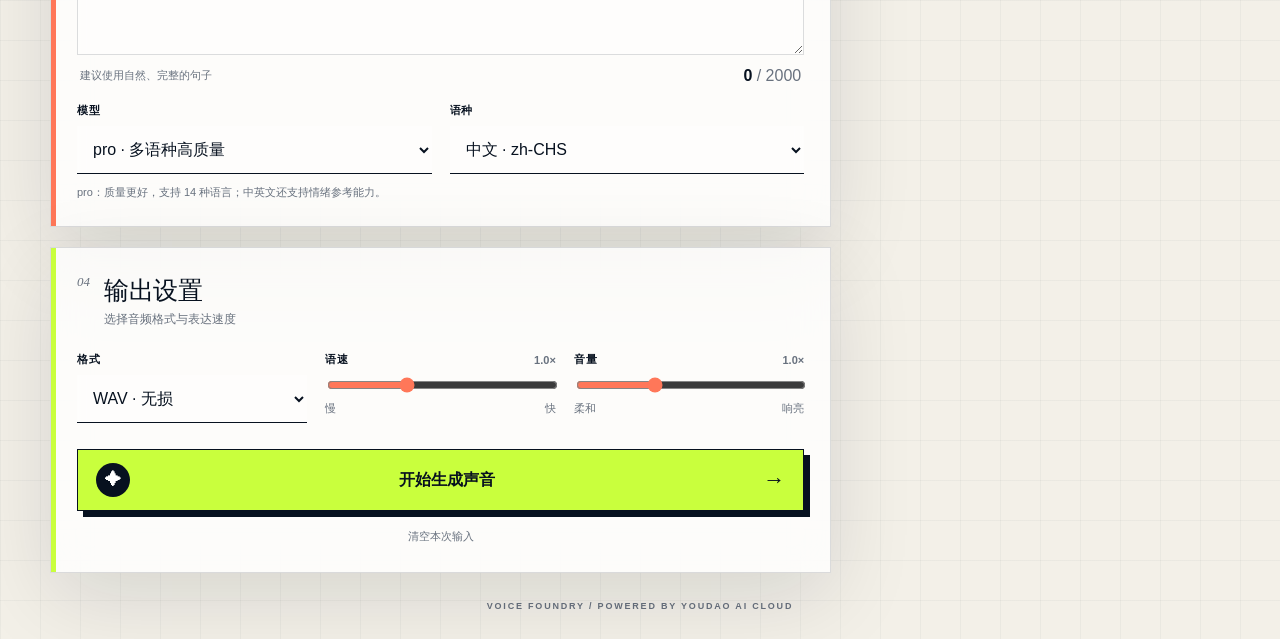
==== commit aa44e0ab: "Ship Mac local gateway starter to bypass unreachable hosted proxy" ====
--- a/docs/index.html
+++ b/docs/index.html
@@ -22,6 +22,8 @@
       </div>
       <div class="trust-line"><span>GitHub Pages 体验页</span><span>·</span><span>轻量 API 代理</span><span>·</span><span>音频结果可播放下载</span></div>
     </header>
+
+    <p class="field-note">服务连接不上？Mac 用户可先使用 <a href="downloads/voice-clone-mac.zip" download>Mac 本地启动包</a>（需 Python 3.9+，解压后查看使用说明）。</p>
 
     <div id="message-region" aria-live="polite"></div>
 
